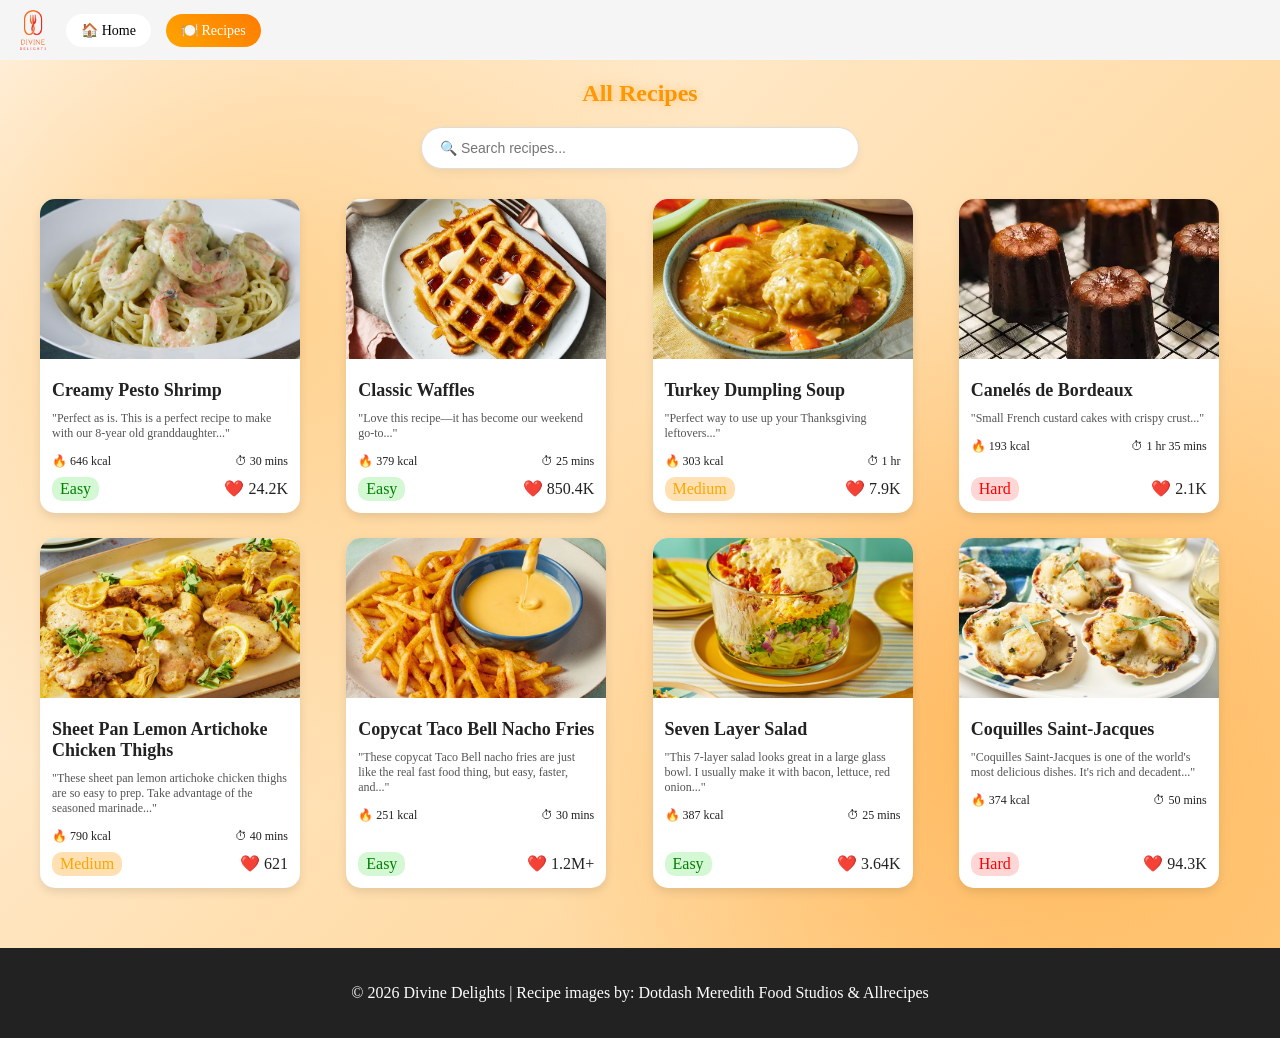
==== recipes.html @ d2e5aecc "Initial commit - Recipe website" ====
<!DOCTYPE html>
<html lang="en">

<head>
    <meta charset="UTF-8">
    <meta name="viewport" content="width=device-width, initial-scale=1.0">
    <title>Recipes - Divine Delights</title>

    <link rel="icon" type="image/png" href="images/favicon.ico">
    <link rel="stylesheet" href="css/styles.css">
</head>

<body>    

<header>
<div class="navbar">
<div class="logo">
    <img src="images/logo.png" alt="Divine Delights' Logo">
</div>

<nav class="nav-links">
<a href="index.html">🏠 Home</a>
<a href="recipes.html" class="active">🍽️ Recipes</a>
</nav>
</div>
</header>

<main>

<section class="recipes-page">
    <h1 class="gradient-text">All Recipes</h1>

    <div class="search-bar">
        <input type="text" placeholder="🔍 Search recipes...">
    </div>

    <div class="recipes-grid">

        <!-- CARD 1 -->
        <a href="recipe1.html" class="card-link">
        <div class="card">
            <div class="card-img">
                <img src="images/pasta.jpg" alt="Pasta">
            </div>

            <div class="card-content">
                <h3>Creamy Pesto Shrimp</h3>

                <p class="desc">
                    "Perfect as is. This is a perfect recipe to make with our 8-year old granddaughter..."
                </p>

                <div class="info">
                    <span>🔥 646 kcal</span>
                    <span>⏱ 30 mins</span>
                </div>

                <div class="bottom">
                    <span class="easy">Easy</span>
                    <span>❤️ 24.2K</span>
                </div>
            </div>
        </div>
        </a>

        <!-- CARD 2 -->
        <a href="recipe2.html" class="card-link">
        <div class="card">
            <div class="card-img">
                <img src="images/waffles.jpg" alt="Waffles">
            </div>

            <div class="card-content">
                <h3>Classic Waffles</h3>

                <p class="desc">
                    "Love this recipe—it has become our weekend go-to..."
                </p>

                <div class="info">
                    <span>🔥 379 kcal</span>
                    <span>⏱ 25 mins</span>
                </div>

                <div class="bottom">
                    <span class="easy">Easy</span>
                    <span>❤️ 850.4K</span>
                </div>
            </div>
        </div>
        </a>

        <!-- CARD 3 -->
        <a href="recipe3.html" class="card-link">
        <div class="card">
            <div class="card-img">
                <img src="images/turkey.jpg" alt="Turkey">
            </div>

            <div class="card-content">
                <h3>Turkey Dumpling Soup</h3>

                <p class="desc">
                    "Perfect way to use up your Thanksgiving leftovers..."
                </p>

                <div class="info">
                    <span>🔥 303 kcal</span>
                    <span>⏱ 1 hr</span>
                </div>

                <div class="bottom">
                    <span class="medium">Medium</span>
                    <span>❤️ 7.9K</span>
                </div>
            </div>
        </div>
        </a>

        <!-- CARD 4 -->
        <a href="recipe4.html" class="card-link">
        <div class="card">
            <div class="card-img">
                <img src="images/canele.jpg" alt="Caneles">
            </div>

            <div class="card-content">
                <h3>Canelés de Bordeaux</h3>

                <p class="desc">
                    "Small French custard cakes with crispy crust..."
                </p>

                <div class="info">
                    <span>🔥 193 kcal</span>
                    <span>⏱ 1 hr 35 mins</span>
                </div>

                <div class="bottom">
                    <span class="hard">Hard</span>
                    <span>❤️ 2.1K</span>
                </div>
            </div>
        </div>
        </a>
        <!-- CARD 5 -->
        <a href="recipe5.html" class="card-link">
        <div class="card">
            <div class="card-img">
                <img src="images/chicken.jpg" alt="Sheet Pan Lemon Artichoke Chicken Thighs">
            </div>

            <div class="card-content">
                <h3>Sheet Pan Lemon Artichoke Chicken Thighs</h3>

                <p class="desc">
                    "These sheet pan lemon artichoke chicken thighs are so easy to prep. Take advantage of the seasoned marinade..."
                </p>

                <div class="info">
                    <span>🔥 790 kcal</span>
                    <span>⏱ 40 mins</span>
                </div>

                <div class="bottom">
                    <span class="medium">Medium</span>
                    <span>❤️ 621</span>
                </div>
            </div>
        </div>
        </a>
        <!-- CARD 6 -->
        <a href="recipe6.html" class="card-link">
        <div class="card">
            <div class="card-img">
                <img src="images/fries.jpg" alt="Copycat Taco Bell Nacho Fries">
            </div>

            <div class="card-content">
                <h3>Copycat Taco Bell Nacho Fries</h3>

                <p class="desc">
                    "These copycat Taco Bell nacho fries are just like the real fast food thing, but easy, faster, and..."
                </p>

                <div class="info">
                    <span>🔥 251 kcal</span>
                    <span>⏱ 30 mins</span>
                </div>

                <div class="bottom">
                    <span class="easy">Easy</span>
                    <span>❤️ 1.2M+</span>
                </div>
            </div>
        </div>
        </a>
        <!-- CARD 7 -->
        <a href="recipe7.html" class="card-link">
        <div class="card">
            <div class="card-img">
                <img src="images/salad.jpg" alt="Seven Layer Salad">
            </div>

            <div class="card-content">
                <h3>Seven Layer Salad</h3>

                <p class="desc">
                    "This 7-layer salad looks great in a large glass bowl. I usually make it with bacon, lettuce, red onion..."
                </p>

                <div class="info">
                    <span>🔥 387 kcal</span>
                    <span>⏱ 25 mins</span>
                </div>

                <div class="bottom">
                    <span class="easy">Easy</span>
                    <span>❤️ 3.64K</span>
                </div>
            </div>
        </div>
        </a>
        <!-- CARD 8 -->
        <a href="recipe8.html" class="card-link">
        <div class="card">
            <div class="card-img">
                <img src="images/coquilles.jpg" alt=" Coquilles Saint-Jacques">
            </div>

            <div class="card-content">
                <h3> Coquilles Saint-Jacques</h3>

                <p class="desc">
                    "Coquilles Saint-Jacques is one of the world's most delicious dishes. It's rich and decadent..."
                </p>

                <div class="info">
                    <span>🔥 374 kcal</span>
                    <span>⏱ 50 mins</span>
                </div>

                <div class="bottom">
                    <span class="hard">Hard</span>
                    <span>❤️ 94.3K</span>
                </div>
            </div>
        </div>
        </a>


    </div>
</section>

</main>

<footer>
    <p>© 2026 Divine Delights | Recipe images by: Dotdash Meredith Food Studios & Allrecipes</p>
</footer>

</body>
</html>
---- css/styles.css ----
body {
    margin: 0;

    background:
        radial-gradient(circle at 20% 30%, rgba(255, 183, 77, 0.5), transparent 40%),
        radial-gradient(circle at 80% 70%, rgba(255, 138, 0, 0.4), transparent 40%),
        linear-gradient(135deg, #fff8f0, #ffe0b2, #ffcc80);

    color: #222; 
}


.logo {
    display: flex;
    align-items: center;
}

.logo img {
    height: 40px;  
    width: auto;
}
.card-link,
.card-link:visited,
.card-link:hover,
.card-link:active {
    text-decoration: none;
    color: inherit;
}
/* HERO */
.hero {
    height: 80vh;
    background: url('../images/hero.jpg') center/cover no-repeat;
    position: relative;
}

/* OVERLAY */
.overlay {
    background: rgba(0, 0, 0, 0.5);
    height: 100%;

    display: flex;
    justify-content: center;
    align-items: center;

    padding: 40px;
}

/* QUOTE */
.quote-box {
    display: flex;
    align-items: center;
    justify-content: center;
    gap: 20px;
    text-align: center;
}

.quote-mark {
    font-size: 120px;
    color: rgba(255, 200, 200, 0.8);
    line-height: 1;
}

.quote-box h1 {
    font-size: 3rem;
    font-weight: bold;
    color: white;
    max-width: 800px;
    text-shadow: 2px 2px 8px rgba(0,0,0,0.7);
}

/* SCROLL SECTION */
.scroll-section {
    padding: 40px 30px;
    overflow: hidden;

    
    background:
        radial-gradient(circle at 20% 30%, rgba(255, 183, 77, 0.35), transparent 40%),
        radial-gradient(circle at 80% 70%, rgba(255, 138, 0, 0.25), transparent 40%),
        linear-gradient(135deg, #fff8f0, #ffe0b2);

    position: relative;
    z-index: 1;
}

.scroll-section::before {
    content: "";
    position: absolute;
    inset: 0;

    background-image: radial-gradient(rgba(255, 140, 0, 0.6) 1.2px, transparent 1.2px);
    background-size: 30px 30px;

    opacity: 0.6;
    pointer-events: none;
    z-index: 0;

    animation: moveStars 20s linear infinite;
}

h2 {
    margin: 0;
}

/* SCROLL CONTAINER */
.scroll-container {
    display: flex;
    gap: 20px;
    width: max-content;
    animation: scroll 20s linear infinite;
    margin-top: 20px;
    
}

@keyframes scroll {
    from {
        transform: translateX(100%);
    }
    to {
        transform: translateX(-100%);
    }
}

@keyframes gradientMove {
    0% {
        background-position: 0% center;
    }
    100% {
        background-position: 200% center;
    }
}

@keyframes moveStars {
    from {
        transform: translate(0, 0);
    }
    to {
        transform: translate(-60px, -60px);
    }
}

.scroll-container:hover {
    animation-play-state: paused;
}

/* CARD */
.card {
    min-width: 250px;
    max-width: 260px;
    background: white;
    border-radius: 15px;
    overflow: hidden;
    box-shadow: 0 4px 10px rgba(0,0,0,0.1);
    display: flex;
    flex-direction: column;
    justify-content: space-between;
    height: 100%;
    transition: transform 0.3s ease, box-shadow 0.3s ease;
}

.card:hover {
    transform: translateY(-8px);
    box-shadow: 0 10px 25px rgba(0,0,0,0.2);
}

/* IMAGE WRAPPER */
.card-img {
    position: relative;
}

.card-img img {
    width: 100%;
    height: 160px;
    object-fit: cover;
}

/* BADGE */
.badge {
    position: absolute;
    bottom: 10px;
    left: 10px;

    background: #f4b942;
    padding: 6px 10px;
    border-radius: 10px;

    font-size: 12px;
    font-weight: bold;
}

/* CONTENT */
.card-content {
    padding: 12px;
    display: flex;
    flex-direction: column;
    flex-grow: 1;
}

.card-content h3 {
    margin: 5px 0;
    font-size: 18px;
}

.card-content p {
    margin: 5px 0;
    font-size: 12px;
    color: #555;
}

/* INFO */
.info {
    display: flex;
    justify-content: space-between;
    font-size: 12px;
    margin: 8px 0;
}

.recipe-page {
    padding: 50px;
    max-width: 900px;
    margin: 40px auto;

    background: linear-gradient(#f8ecd4, #f1dfb5); /* parchment */
    border-radius: 12px;

    box-shadow: 0 0 20px rgba(0,0,0,0.15);
}

/* MAIN IMAGE */
.recipe-main-img {
    width: 100%;
    border-radius: 10px;
    margin: 20px 0;
}

/* DESCRIPTION */
.recipe-desc {
    color: #5a4632;
}

/* TIME TABLE */
.time-table {
    display: grid;
    grid-template-columns: repeat(2, 1fr);
    gap: 20px;
}

/* INGREDIENTS */
.ingredients {
    margin: 15px 0;
}

/* STEPS */
.step {
    margin-bottom: 35px;
    padding-left: 20px;   
}

.step-img {
    width: 60%;
    max-width: 450px;

    display: block;
    margin: 15px 0;   
    border-radius: 10px;
}

/* STEP TEXT */
.step h3 {
    margin-bottom: 5px;
}

.step p {
    margin-bottom: 10px;
    line-height: 1.5;
}

/* NUTRITION */
.nutrition {
    display: flex;
    justify-content: space-between;
    text-align: center;
}
.recipes-grid {
    display: grid;
    grid-template-columns: repeat(auto-fill, minmax(250px, 1fr));  /* FIXED */
    gap: 25px;
    margin-top: 20px;

    max-width: 1200px;   /* keeps layout centered */
    margin-left: auto;
    margin-right: auto;
}

/* DIFFICULTY */
.easy {
    background: #d4f8d4;
    color: green;
    padding: 3px 8px;
    border-radius: 10px;
}

.medium {
    background: #ffe0b2;
    color: orange;
    padding: 3px 8px;
    border-radius: 10px;
}

.hard {
    background: #ffd6d6;
    color: red;
    padding: 3px 8px;
    border-radius: 10px;
}

/* NAVBAR */
.navbar {
    display: flex;
    align-items: center;
    padding: 10px 20px;
    background: #f5f5f5;
}

.nav-links {
    display: flex;
    gap: 15px;
    margin-left: 20px;
}

.nav-links a {
    text-decoration: none;
    color: black;
    padding: 8px 15px;
    border-radius: 20px;
    background: white;
    display: flex;
    align-items: center;
    gap: 5px;
    font-size: 14px;
}

.nav-links a:hover {
    background: #ffe0b2;
}

.nav-links a.active {
    background: linear-gradient(45deg, orange, #ff7b00);
    color: white;
}
/* ABOUT */
.about {
    text-align: center;
    padding: 40px 20px;
    background: linear-gradient(white 50%, #6fa37f 50%);
    margin-top: 60px;
    box-shadow: 0 -5px 10px rgba(0,0,0,0.05);
}

.about h2 {
    margin: 0;
    font-size: 2rem;
    color: #2e7d32;
}

.role {
    color: gray;
    margin-bottom: 20px;
}

.about img {
    width: 120px;
    height: 120px;
    border-radius: 50%;
    object-fit: cover;
    margin: 20px 0;
}

.about-text {
    max-width: 500px;
    margin: 0 auto 20px;
    color: white;
}

.about-button {
    text-decoration: none;
    background: white;
    color: #2e7d32;
    padding: 10px 20px;
    border-radius: 10px;
    display: inline-block;
}
.bottom {
    margin-top: auto;
    display: flex;
    justify-content: space-between;
    align-items: center;
}


/* MAIN IMAGE */
.recipe-main-img {
    width: 100%;
    border-radius: 10px;
    margin: 20px 0;
}

/* DESCRIPTION */
.recipe-desc {
    color: #555;
}

/* TIME TABLE */
.time-table {
    display: grid;
    grid-template-columns: repeat(2, 1fr);
    gap: 20px;
    margin: 20px 0;
}

/* INGREDIENTS */
.ingredients {
    margin: 15px 0;
}
.step {
    margin-bottom: 30px;
    text-align: left;   /* left the text */
}

/* footer */

footer{
text-align:center;
padding:20px;
background:#222;
color:white;
margin-top:60px;
}

.gradient-text {
    background: linear-gradient(90deg, #ffb74d, #ff9800, #ff5722);
    background-clip: text;
    color: transparent;

    text-shadow: 0 0 8px rgba(255, 152, 0, 0.4);
    text-align: center
}
.gradient-animate {
    background: linear-gradient(90deg, #ff9800, #ff5722, #4CAF50);
    background-size: 200% auto;

    background-clip: text;
    color: transparent;

    animation: gradientMove 4s linear infinite;
    text-align: center;
}
@media (max-width: 768px) {

    .scroll-container {
        flex-direction: column;
        align-items: center; 
        justify-content: center;
        animation: none;
        width: 100%;
    }

    .card {
        width: 90%;
        max-width: 350px;   /* keeps it neat */
        margin: 0 auto;     /* extra safety centering */
    }

    .scroll-section {
        padding: 20px 10px;
    }
}
.search-bar {
    display: flex;
    justify-content: center;
    margin: 20px 0 30px;
}

.search-bar input {
    width: 60%;
    max-width: 400px;

    padding: 12px 18px;
    border-radius: 25px;
    border: 1px solid #ddd;

    font-size: 14px;
    outline: none;

    box-shadow: 0 4px 10px rgba(0,0,0,0.05);
}

.search-bar input:focus {
    border-color: orange;
    box-shadow: 0 0 8px rgba(255,165,0,0.5);
}
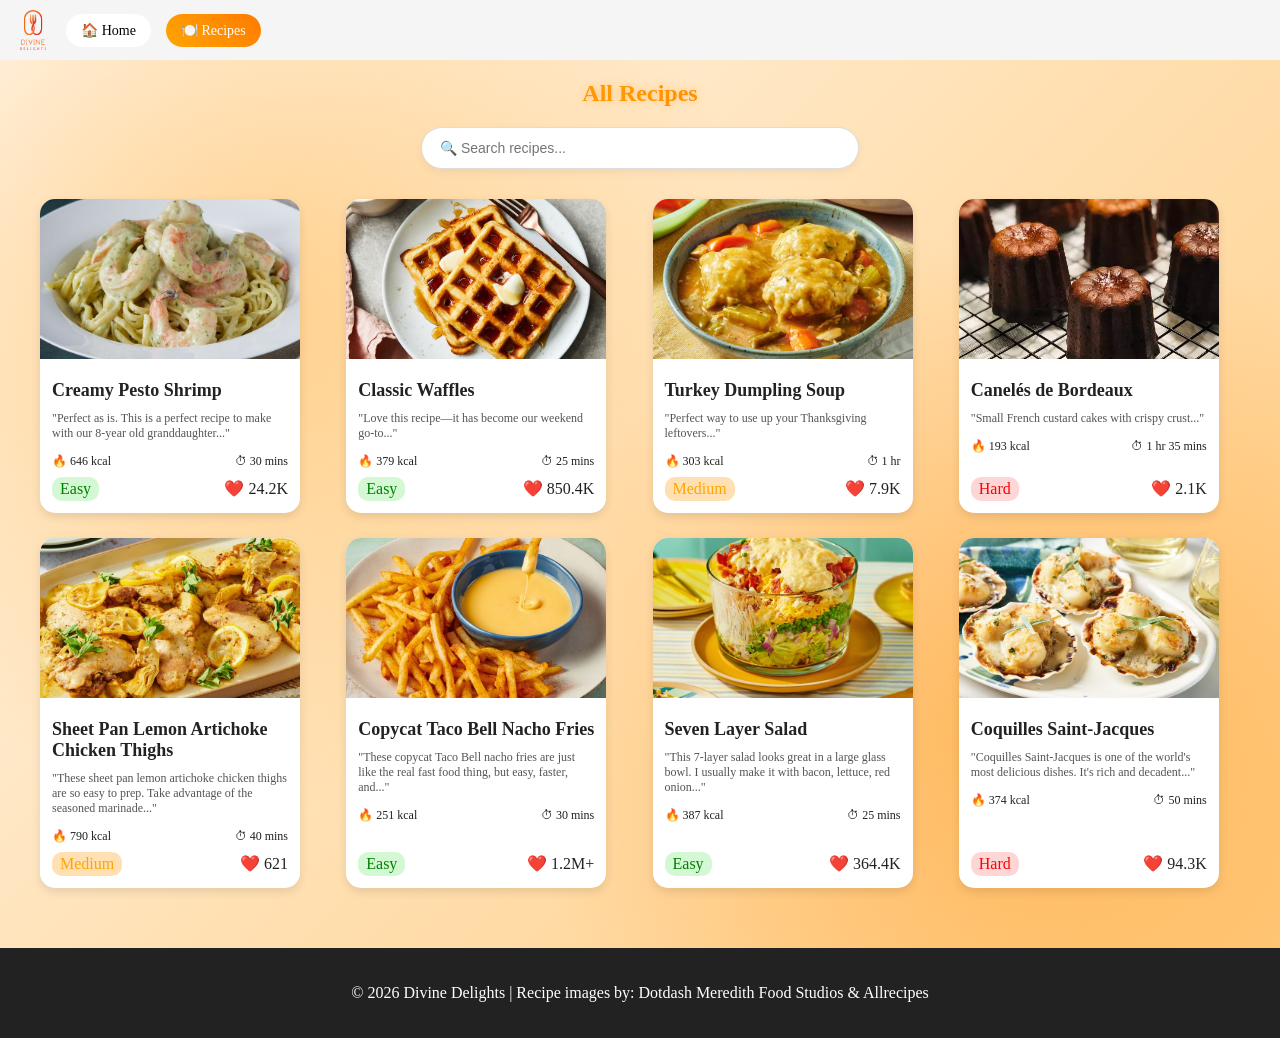
==== commit 8c73a7e0: "Update recipe rating from 3.64K to 364.4K" ====
--- a/recipes.html
+++ b/recipes.html
@@ -216,7 +216,7 @@
 
                 <div class="bottom">
                     <span class="easy">Easy</span>
-                    <span>❤️ 3.64K</span>
+                    <span>❤️ 364.4K</span>
                 </div>
             </div>
         </div>
@@ -259,4 +259,4 @@
 </footer>
 
 </body>
-</html>+</html>
